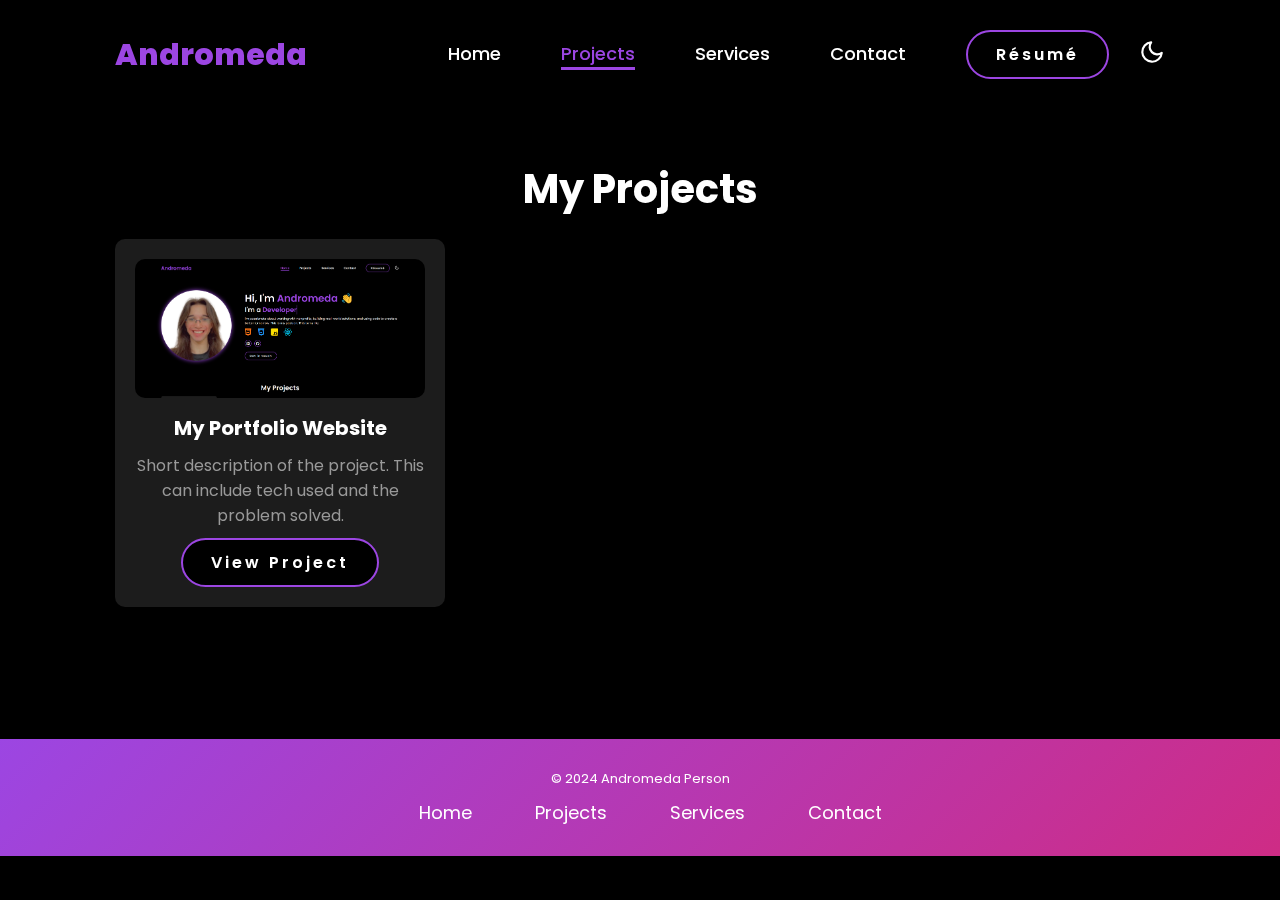
==== pages/projects.html @ bd29eadd "modified:   index.html 	modified:   index.js 	new file:   pages/projects.html" ====
<!DOCTYPE html>
<html lang="en">
<head>
    <meta charset="UTF-8">
    <meta name="viewport" content="width=device-width, initial-scale=1.0">
    <link rel="stylesheet" href="https://cdnjs.cloudflare.com/ajax/libs/font-awesome/6.5.2/css/all.min.css">
    <link rel="stylesheet" href="../styles/style.css">
    <link rel="stylesheet" href="../styles/dark-mode.css">
    <title>Andromeda Person | Home</title>
</head>
<body class="dark-mode">
    <header id="navbar">
        <a href="../index.html" class="logo">Andromeda</a>
        <nav id="nav-links">
            <div class="close-btn" id="close-btn">&times;</div>
            <a href="../index.html">Home</a>
            <a href="projects.html" class="active">Projects</a>
            <a href="../index.html#services">Services</a>
            <a href="../index.html#contact">Contact</a>
            <a href="../files/Andromeda Person Resume.pdf" onclick="downloadFile()" class="btn">Résumé</a>
            <div class="toggle-container" id="themeToggle">
                <svg class="sun-icon" xmlns="http://www.w3.org/2000/svg" width="24" height="24" viewBox="0 0 24 24" fill="none" stroke="currentColor" stroke-width="2" stroke-linecap="round" stroke-linejoin="round">
                    <circle cx="12" cy="12" r="5"></circle>
                    <line x1="12" y1="1" x2="12" y2="3"></line>
                    <line x1="12" y1="21" x2="12" y2="23"></line>
                    <line x1="4.22" y1="4.22" x2="5.64" y2="5.64"></line>
                    <line x1="18.36" y1="18.36" x2="19.78" y2="19.78"></line>
                    <line x1="1" y1="12" x2="3" y2="12"></line>
                    <line x1="21" y1="12" x2="23" y2="12"></line>
                    <line x1="4.22" y1="19.78" x2="5.64" y2="18.36"></line>
                    <line x1="18.36" y1="5.64" x2="19.78" y2="4.22"></line>
                </svg>
                <svg class="moon-icon" xmlns="http://www.w3.org/2000/svg" width="24" height="24" viewBox="0 0 24 24" fill="none" stroke="currentColor" stroke-width="2" stroke-linecap="round" stroke-linejoin="round">
                    <path d="M21 12.79A9 9 0 1 1 11.21 3 7 7 0 0 0 21 12.79z"></path>
                </svg>
            </div>
        </nav>
        <div class="hamburger-menu" id="hamburger-menu">
            <i class="fa fa-bars"></i>
        </div>
    </header>
    <section class="projects" id="projects">
        <h1>My Projects</h1>
        <div class="project-container">
            <div class="project-card">
                <img src="../images/my-portfolio.PNG" alt="My Portfolio">
                <h2>My Portfolio Website</h2>
                <p>Short description of the project. This can include tech used and the problem solved.</p>
                <a href="https://github.com/andromeda-shre/my-portfolio" target="_blank" class="btn">View Project</a>
            </div>
        </div>
    </section>
    <footer>
        <div class="footer-content">
            <p>&copy; 2024 Andromeda Person</p>
            <nav>
                <ul>
                    <li><a href="../index.html">Home</a></li>
                    <li><a href="projects.html">Projects</a></li>
                    <li><a href="../index.html#services">Services</a></li>
                    <li><a href="../index.html#contact">Contact</a></li>
                </ul>
            </nav>
        </div>
    </footer>
    <script src="index.js"></script>
</body>
</html>
---- styles/style.css ----
/* Google 'Poppins' font */
@import url('https://fonts.googleapis.com/css2?family=Poppins:wght@100;200;300;400;500;600&display=swap');

/* Root selector for defining global CSS variables */
:root {
    --clr-dark: hsl(0, 0%, 0%);  /* Dark color for text in light mode, background in dark mode */
    --clr-light: hsl(0, 0%, 100%); /* Light color for background in light mode, text in dark mode */
    --clr-header: hsl(273, 73%, 58%);
}

* {
    margin: 0;
    padding: 0;
    box-sizing: border-box;
    text-decoration: none;
    border: none;
    outline: none;
    font-family: "Poppins", sans-serif;
}

html {
    font-size: 62.5%;
}

body {
    width: 100%;
    height: 100vh;
    overflow-x: hidden;
    background-color: hsl(0, 0%, 100%);
    color: var(--clr-dark);
    transition: background-color 0.3s ease, color 0.3s ease;
}

header {
    position: sticky;
    top: 0;
    left: 0;
    width: 100%;
    padding: 3rem 9%;
    backdrop-filter: blur(20px) saturate(180%);
    -webkit-backdrop-filter: blur(20px) saturate(180%);
    background-color: rgba(255, 255, 255, 0.3);
    filter: drop-shadow(20px);
    display: flex;
    justify-content: space-between;
    align-items: center;
    transition: box-shadow 0.3s ease-in-out;
    z-index: 1000;
}

header.is-sticky {
    position: fixed;
    top: 0;
    left: 0;
    width: 100%;
    z-index: 1000;
}

header.scrolled {
    box-shadow: 0 4px 8px rgba(0, 0, 0, 0.1);
}

header .logo {
    font-size: 3rem;
    color: var(--clr-header);
    font-weight: 800;
    cursor: pointer;
    transition: 0.5s ease;
}

header .logo:hover {
    transform: scale(1.1);
}

nav a {
    font-size: 1.8rem;
    color: var(--clr-dark);
    margin-left: 4rem;
    font-weight: 500;
    transition: 0.3s ease;
    border-bottom: 3px solid transparent;
}

nav a:hover,
nav a.active {
    color: var(--clr-header);
    border-bottom: 3px solid var(--clr-header);
}

/* Styles for the toggle container */
.toggle-container {
    cursor: pointer;
    display: inline;
    padding-left: 1rem;
}

/* Styles for the sun and moon icons */
.sun-icon,
.moon-icon {
    width: 26px;
    height: 26px;
    font-weight: 500;
    transition: 0.3s ease;
}

.sun-icon:hover,
.moon-icon:hover {
    color: var(--clr-header);
}

/* Hides moon icon by default (light mode) */
.moon-icon {
    display: none;
}

/* Shows moon icon and hide sun icon in dark mode */
.dark-mode .sun-icon {
    display: none;
}
.dark-mode .moon-icon {
    display: inline-block;
}

/* Close button (X icon) styles */
.close-btn {
    font-size: 4rem;
    color: var(--clr-light);  /* You can customize the color */
    position: absolute;
    top: 20px;
    right: 20px;
    cursor: pointer;
    display: none; /* Hidden by default */
}

/* For the nav-links container */
#nav-links {
    display: flex;
    justify-content: center;
    align-items: center;
    gap: 2rem;
}

/* Show nav links when the menu is active */
#nav-links.active {
    display: flex;
}

/* Hamburger menu styles */
.hamburger-menu {
    display: none;
    font-size: 2.5rem;
    cursor: pointer;
}

.hamburger-menu i {
    color: var(--clr-dark);
    transition: 0.3s ease;
}

.hamburger-menu i:hover {
    color: var(--clr-header);
}

section {
    min-height: 70vh;
    padding: 5rem 9% 5rem;
}

section.hero {
    display: flex;
    justify-content: center;
    align-items: center;
    gap: 8rem;
}

section.hero .hero-content h1 {
    font-size: 6rem;
    font-weight: 700;
    line-height: 1.3;
}

section.hero .hero-content p {
    font-size: 1.8rem;
}

span {
    color: var(--clr-header);
}

section.hero .hero-content h3 {
    font-size: 4rem;
    margin-bottom: 1rem;
    font-weight: 700;
}

section.hero .hero-img {
    border-radius: 50%;
}

section.hero .hero-img img {
    position: relative;
    width: 24vw;
    border-radius: 50%;
    box-shadow: 0 0 25px var(--clr-header);
    cursor: pointer;
    transition: 0.2s linear;
}

section.hero .hero-img img:hover {
    font-size: 1.8rem;
    font-weight: 500;
}

/* Side navigation positioning */
.side-nav {
    position: fixed;                             /* Fix it to the left */
    top: 17rem;                                  /* Account for sticky header height */
    left: 15rem;                                 /* Align it at the left edge */
    width: 200px;                                /* Set a fixed width */
    height: 100vh;                               /* Full height of the viewport */
    padding-top: 2rem;                           /* Padding from the top */
}

.side-nav ul {
    padding: 0;
    margin: 0;
}

.side-nav ul li {
    list-style-type: none;
}

.side-nav ul a {
    display: block;
    color: #fff;
    text-decoration: none;
    padding: 1rem;
    font-size: 1.8rem;
}

.side-nav ul a:hover {
    background-color: #555; /* Optional hover effect */
}

/* Container section for content */
.container {
    margin-left: 200px;    /* Push the content right of the side-nav */
    padding: 2rem;         /* Padding inside the container */
    width: 100%;           /* Container takes the remaining space */
    border: solid 1px #3d444d;
    border-radius: 10px;
    margin-top: 0;         /* Align container at the top */
}

.social-icons a {
    display: inline-flex;
    justify-content: center;
    align-items: center;
    width: 4rem;
    height: 4rem;
    background-color: transparent;
    border: 0.2rem solid var(--clr-header);
    font-size: 2rem;
    border-radius: 50%;
    margin: 3rem 1.5rem 3rem 0;
    color: hsl(0, 0%, 0%);
    transition: 0.3s ease;
}

.social-icons a:hover {
    color: var(--clr-light);
    background-color: var(--clr-header);
    box-shadow: 0 0 25px var(--clr-header);
    transform: scale(1.3) translateY(-5px);
}

.btn {
    display: inline-block;
    padding: 1rem 2.8rem;
    background-color: var(--clr-light);
    border-radius: 4rem;
    font-size: 1.6rem;
    color: var(--clr-header);
    letter-spacing: 0.3rem;
    font-weight: 600;
    border: 2px solid var(--clr-header);
    cursor: pointer;
    transition: 0.3s ease;
}

.btn:hover {
    transform: scale3d(1.03);
    background-color: var(--clr-header);
    color: var(--clr-light);
    box-shadow: 0 0 25px var(--clr-header);
}

.typing-text {
    font-size: 2rem;
    font-weight: 600;
    min-width: 280px;
}

.typing-text span {
    position: relative;
}

.typing-text span::before {
    content: "Web Developer";
    color: var(--clr-header);
    animation: words 20s infinite;
}

.typing-text span::after {
    content: "";
    color: hsl(0, 0%, 0%);
    position: absolute;
    width: calc(100% + 8px);
    height: 100%;
    border-left: 3px solid transparent;
    right: -8;
    animation: cursor 0.6s infinite;
}

@keyframes cursor {
    to {
        border-left: 3px solid var(--clr-header)
    }
}

@keyframes words {
    0%, 20% {
        content: "Web Developer";
    }
    21%, 40% {
        content: "Developer";
    }
    41%, 60% {
        content: "Web Designer";
    }
    61%, 80% {
        content: "Life-long Learner";
    }
    81%, 100% {
        content: "Tech Enthusiast";
    }
}

/* Styles for skills icons */
.skills-icons {
    display: flex;
    justify-content: flex-start;
    align-items: center;
    gap: 8rem;
    margin: 4rem 2rem 2rem 2rem;
}

.icon-container {
    display: flex;
    justify-content: center;
    align-items: center;
    width: 0rem;
    height: 0rem;
    border-radius: 50%;
    transition: box-shadow 0.5s ease, transform 0.5s ease;
}

.icon-container:hover {
    box-shadow: 0 0 30px 20px var(--clr-header);
    transform: scale(1.1);
}

.skills-icons i {
    font-size: 5rem;
    cursor: pointer;
}

.skills h1 {
    text-align: center;
    font-size: 4rem;
    margin-bottom: 1rem;
    font-weight: 700;
}

/* Styles for Projects section */
.projects {
    text-align: center;
    padding: 5rem 9%;
}

.projects h1 {
    font-size: 4rem;
    padding-bottom: 2rem;
}

.project-container {
    display: grid;
    grid-template-columns: repeat(auto-fill, minmax(300px, 1fr));
    gap: 3rem;
}

.project-card {
    background-color: var(--clr-light);
    padding: 2rem;
    border-radius: 10px;
    background-color: hsl(0, 2%, 92%);
    box-shadow: 0 0 10px rgba(0, 0, 0, 0.1);
    transition: transform 0.3s ease, box-shadow 0.3s ease;
}

.project-card:hover {
    transform: translateY(-10px);
    box-shadow: 0 10px 20px rgba(0, 0, 0, 0.2);
}

.project-card img {
    width: 100%;
    height: auto;
    border-radius: 10px;
}

.project-card h2 {
    font-size: 2rem;
    margin-top: 1rem;
}

.project-card p {
    font-size: 1.6rem;
    margin-top: 1rem;
    color: hsl(0, 0%, 60%);
}

.project-card .btn {
    margin-top: 1rem;
}

.view-more {
    margin-top: 3rem;
}

.btn-link {
    font-size: 1.8rem;
    color: var(--clr-light);
    transition: 0.3s ease;
}

.btn-link:hover {
    color: var(--clr-header);
}

/* Styles for Services section */
.services {
    background: linear-gradient(135deg, hsl(273, 73%, 58%), hsl(327, 65%, 49%));
    text-align: center;
    padding: 5rem 9%;
}

.services h1 {
    font-size: 4rem;
    margin-bottom: 1rem;
    color: var(--clr-light);
}

.service-cards {
    display: flex;
    justify-content: center;
    align-items: center;
    gap: 3rem;
}

.service-card {
    background-color: hsl(0, 0%, 93%);
    padding: 2rem;
    border-radius: 10px;
    box-shadow: 0 8px 15px rgba(0, 0, 0, 0.2);
    transition: transform 0.3s ease, box-shadow 0.3s ease;
    width: 250px;
    border: 2px solid var(--clr-header);
}

.service-card:hover {
    transform: translateY(-10px);
    box-shadow: 0 15px 25px rgba(0, 0, 0, 0.3);
}

.service-card h2 {
    font-size: 2rem;
    margin-bottom: 1rem;
}

.service-card p {
    font-size: 1.6rem;
    color: hsl(0, 0%, 60%);
}

.service-card .icon-container {
    display: inline-flex;
    justify-content: center;
    align-items: center;
    padding: 1rem 2rem 3rem 2rem;
}

.service-card i {
    font-size: 2.3rem;
}

/* Start of contact section styles */
.contact {
    text-align: center;
    padding: 5rem 9%;
}

.contact h1 {
    font-size: 4rem;
    margin-bottom: 1rem;
}

.contact .contact-text {
    margin: 1rem 36rem 2rem 36rem;
}

.contact p {
    font-size: 1.8rem;
}

form {
    display: flex;
    flex-direction: column;
    gap: 2rem;
    max-width: 600px;
    margin: 0 auto;
}

input, textarea {
    padding: 1rem;
    font-size: 1.6rem;
    border: 1px solid #ccc;
    border-radius: 5px;
}

button[type="submit"] {
    padding: 1rem 2.8rem;
    background-color: var(--clr-header);
    color: var(--clr-light);
    border: none;
    border-radius: 5rem;
    font-size: 1.6rem;
    font-weight: 600;
    cursor: pointer;
}

button[type="submit"]:hover {
    background-color: var(--clr-light);
    color: var(--clr-header);
}

/* Start of footer styles */
footer {
    background: linear-gradient(135deg, hsl(273, 73%, 58%), hsl(327, 65%, 49%));
    color: #fff;
    padding: 2rem 0;
    text-align: center;
    position: relative;
    z-index: 100;
}

footer .footer-content {
    max-width: 1200px;
    margin: 0 auto;
    padding: 1rem;
}

footer nav ul {
    list-style: none;
    padding: 0;
}

footer nav ul li {
    display: inline;
    margin-right: 20px;
}

footer nav ul li a {
    color: #fff;
    text-decoration: none;
    font-weight: 400;
    transition: color 0.3s;
}

footer nav ul li a:hover {
    color: hsl(0, 0%, 0%);
}

footer p {
    font-size: 1.3rem;
    margin-bottom: 1rem;
}

/* Styles for mobile starts here */
@media (max-width: 1000px) {
    .home {
        gap: 4rem;
    }
}

@media (max-width:995px) {
    .home {
        flex-direction: column;
        margin: 5rem 4rem;
    }

    .home .home-content h3 {
        font-size: 2.5rem;
    }

    .home-content h1 {
        font-size: 5rem;
    }

    .home-img img {
        width: 70vw;
        margin-top: 4rem;
    }
}

@media (max-width: 768px) {
    .skills-icons {
        flex-direction: column;
        gap: 2rem;
    }

    .icon-container {
        font-size: 6rem;
    }

    .projects .project-container {
        grid-template-columns: 1fr;
    }
}

/* Hide the nav links and show the hamburger on mobile */
@media (max-width: 768px) {
    #nav-links {
        display: none; /* Hide the links by default */
        position: absolute;
        top: 0;
        left: 0;
        width: 100%;
        height: 100vh;
        background-color: rgba(0, 0, 0, 0.911);
        flex-direction: column;
        justify-content: center;
        align-items: center;
        gap: 3rem;
    }

    #nav-links a {
        color: var(--clr-light);
    }

    #nav-links .btn {
        background-color: var(--clr-header);
    }

    #nav-links svg {
        color: var(--clr-light);
    }

    #nav-links svg:hover {
        color: var(--clr-light);
    }
    
    .hamburger-menu {
        display: block; /* Show the hamburger icon */
        cursor: pointer;
    }

    .hamburger-menu i:hover {
        color: var(--clr-header);
    }

    .close-btn {
        display: block; /* Show close button when navbar is open */
        transition: 0.3s ease;
    }

    .close-btn:hover {
        display: block;
        color: var(--clr-header);
    }
}
---- styles/dark-mode.css ----
/* Styles for dark mode */
.dark-mode {
    background-color: var(--clr-dark);
    color: var(--clr-light);
}

.dark-mode header {
    backdrop-filter: blur(20px) saturate(180%);
    -webkit-backdrop-filter: blur(20px) saturate(180%);
    background-color: rgba(0, 0, 0, 0.479);
    box-shadow: 0 4px 6px rgba(0, 0, 0, 0.1);
}

.dark-mode nav a {
    color: var(--clr-light);
}

nav a:hover,
.dark-mode nav a.active {
    color: var(--clr-header);
    border-bottom: 3px solid var(--clr-header);
}

.dark-mode .hamburger-menu i {
    color: var(--clr-light);
}

.dark-mode .btn {
    background-color: var(--clr-dark);
    color: var(--clr-light);
}

.dark-mode .btn:hover {
    background-color: var(--clr-header);
    color: var(--clr-light);
}

.dark-mode .social-icons a {
    color: var(--clr-light);
}

.dark-mode .project-card {
    background-color: hsl(0, 0%, 11%);
}

.dark-mode .btn-link {
    color: var(--clr-light);
}

.dark-mode .btn-link:hover {
    color: var(--clr-header);
}

.dark-mode input, .dark-mode textarea {
    padding: 1rem;
    font-size: 1.6rem;
    color: hsl(0, 0%, 100%);
    background-color: hsl(0, 0%, 11%);
    border: 1px solid hsl(0, 0%, 11%);
    border-radius: 5px;
}

.dark-mode button[type="submit"] {
    padding: 1rem 2.8rem;
    background-color: var(--clr-header);
    color: var(--clr-light);
    border: none;
    border-radius: 5rem;
    font-size: 1.6rem;
    font-weight: 600;
    cursor: pointer;
}

.dark-mode button[type="submit"]:hover {
    background-color: var(--clr-dark);
    color: var(--clr-header);
}

.dark-mode .service-card {
    background-color: hsl(0, 0%, 11%);
}
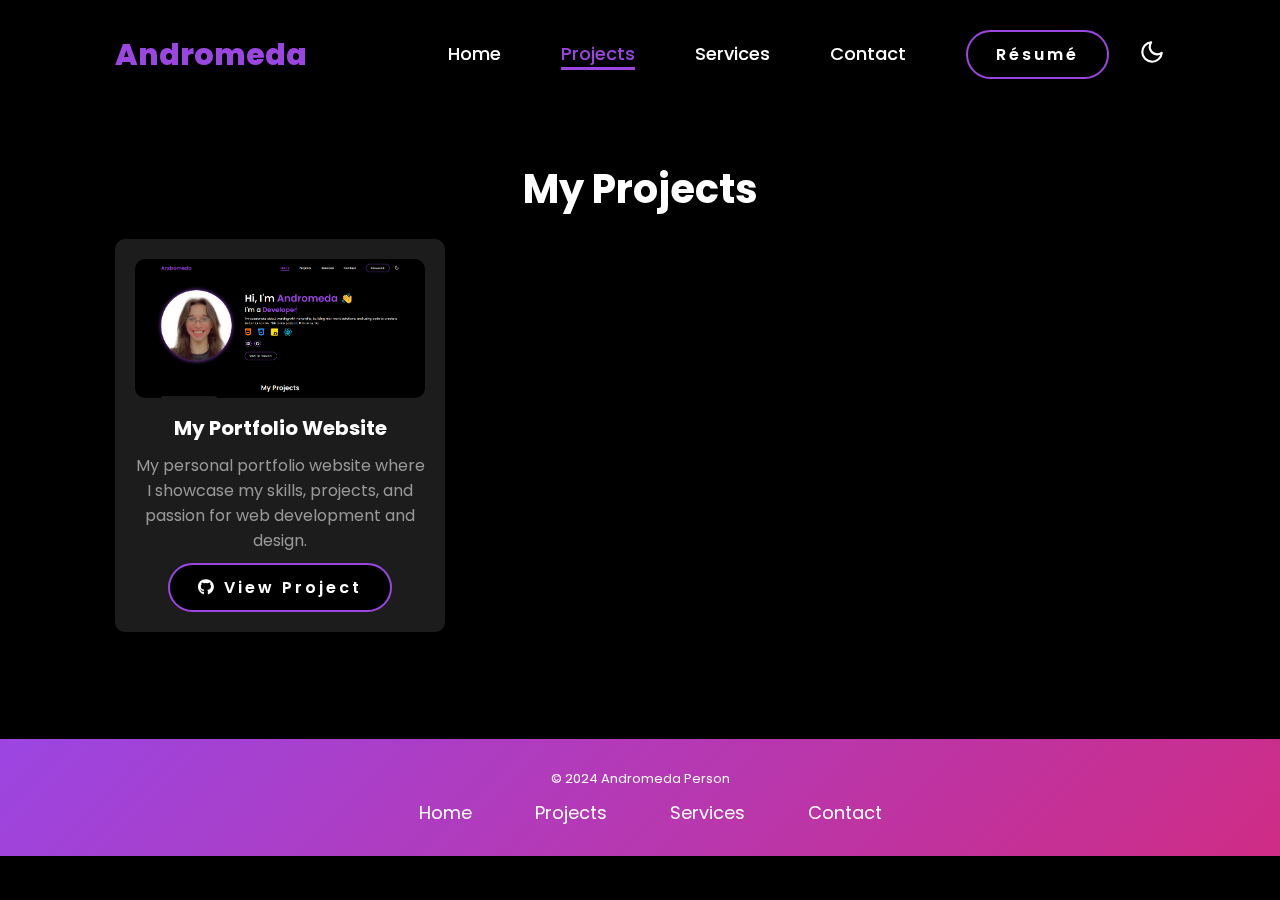
==== commit 15724872: "modified:   index.html 	modified:   pages/projects.html" ====
--- a/pages/projects.html
+++ b/pages/projects.html
@@ -12,7 +12,7 @@
     <header id="navbar">
         <a href="../index.html" class="logo">Andromeda</a>
         <nav id="nav-links">
-            <div class="close-btn" id="close-btn">&times;</div>
+            <div class="close-btn" id="close-btn" onclick="showHamburgerMenu(event)">&times;</div>
             <a href="../index.html">Home</a>
             <a href="projects.html" class="active">Projects</a>
             <a href="../index.html#services">Services</a>
@@ -36,7 +36,7 @@
             </div>
         </nav>
         <div class="hamburger-menu" id="hamburger-menu">
-            <i class="fa fa-bars"></i>
+            <i class="fa fa-bars" onclick="hideHamburgerMenu(event)"></i>
         </div>
     </header>
     <section class="projects" id="projects">
@@ -45,8 +45,8 @@
             <div class="project-card">
                 <img src="../images/my-portfolio.PNG" alt="My Portfolio">
                 <h2>My Portfolio Website</h2>
-                <p>Short description of the project. This can include tech used and the problem solved.</p>
-                <a href="https://github.com/andromeda-shre/my-portfolio" target="_blank" class="btn">View Project</a>
+                <p>My personal portfolio website where I showcase my skills, projects, and passion for web development and design.</p>
+                <a href="https://github.com/andromeda-shre/my-portfolio" target="_blank" class="btn"><i class="fa-brands fa-github"></i> View Project</a>
             </div>
         </div>
     </section>
@@ -63,6 +63,6 @@
             </nav>
         </div>
     </footer>
-    <script src="index.js"></script>
+    <script src="../index.js"></script>
 </body>
 </html>--- a/styles/style.css
+++ b/styles/style.css
@@ -8,6 +8,7 @@
     --clr-header: hsl(273, 73%, 58%);
 }
 
+/* Global Styles */
 * {
     margin: 0;
     padding: 0;
@@ -19,18 +20,21 @@
 }
 
 html {
-    font-size: 62.5%;
-}
-
+    font-size: 62.5%; /* 1rem = 10px */
+}
+
+/* General Body Styles */
 body {
     width: 100%;
     height: 100vh;
     overflow-x: hidden;
     background-color: hsl(0, 0%, 100%);
     color: var(--clr-dark);
+    overflow-x: hidden;
     transition: background-color 0.3s ease, color 0.3s ease;
 }
 
+/* Header Styles */
 header {
     position: sticky;
     top: 0;
@@ -72,6 +76,7 @@
     transform: scale(1.1);
 }
 
+/* Navigation Links */
 nav a {
     font-size: 1.8rem;
     color: var(--clr-dark);
@@ -145,7 +150,7 @@
     display: flex;
 }
 
-/* Hamburger menu styles */
+/* Hamburger Menu */
 .hamburger-menu {
     display: none;
     font-size: 2.5rem;
@@ -159,27 +164,30 @@
 
 .hamburger-menu i:hover {
     color: var(--clr-header);
-}
-
+
+}
+
+/* Styles for the section tag */
 section {
     min-height: 70vh;
     padding: 5rem 9% 5rem;
 }
 
-section.hero {
+/* Styles for the hero class */
+.hero {
     display: flex;
     justify-content: center;
     align-items: center;
     gap: 8rem;
 }
 
-section.hero .hero-content h1 {
+.hero .hero-content h1 {
     font-size: 6rem;
     font-weight: 700;
     line-height: 1.3;
 }
 
-section.hero .hero-content p {
+.hero .hero-content p {
     font-size: 1.8rem;
 }
 
@@ -209,37 +217,6 @@
 section.hero .hero-img img:hover {
     font-size: 1.8rem;
     font-weight: 500;
-}
-
-/* Side navigation positioning */
-.side-nav {
-    position: fixed;                             /* Fix it to the left */
-    top: 17rem;                                  /* Account for sticky header height */
-    left: 15rem;                                 /* Align it at the left edge */
-    width: 200px;                                /* Set a fixed width */
-    height: 100vh;                               /* Full height of the viewport */
-    padding-top: 2rem;                           /* Padding from the top */
-}
-
-.side-nav ul {
-    padding: 0;
-    margin: 0;
-}
-
-.side-nav ul li {
-    list-style-type: none;
-}
-
-.side-nav ul a {
-    display: block;
-    color: #fff;
-    text-decoration: none;
-    padding: 1rem;
-    font-size: 1.8rem;
-}
-
-.side-nav ul a:hover {
-    background-color: #555; /* Optional hover effect */
 }
 
 /* Container section for content */
@@ -329,20 +306,14 @@
 }
 
 @keyframes words {
-    0%, 20% {
-        content: "Web Developer";
-    }
     21%, 40% {
         content: "Developer";
     }
     41%, 60% {
         content: "Web Designer";
     }
-    61%, 80% {
-        content: "Life-long Learner";
-    }
-    81%, 100% {
-        content: "Tech Enthusiast";
+    61%, 100% {
+        content: "Continous Learner";
     }
 }
 
@@ -596,52 +567,18 @@
     margin-bottom: 1rem;
 }
 
-/* Styles for mobile starts here */
+/* Styles for mobile or large screens */
 @media (max-width: 1000px) {
     .home {
         gap: 4rem;
     }
 }
 
-@media (max-width:995px) {
-    .home {
-        flex-direction: column;
-        margin: 5rem 4rem;
-    }
-
-    .home .home-content h3 {
-        font-size: 2.5rem;
-    }
-
-    .home-content h1 {
-        font-size: 5rem;
-    }
-
-    .home-img img {
-        width: 70vw;
-        margin-top: 4rem;
-    }
-}
-
 @media (max-width: 768px) {
-    .skills-icons {
-        flex-direction: column;
-        gap: 2rem;
-    }
-
-    .icon-container {
-        font-size: 6rem;
-    }
-
-    .projects .project-container {
-        grid-template-columns: 1fr;
-    }
-}
-
-/* Hide the nav links and show the hamburger on mobile */
-@media (max-width: 768px) {
+
+    /* Styles the nav links menu for mobile */
     #nav-links {
-        display: none; /* Hide the links by default */
+        display: none;
         position: absolute;
         top: 0;
         left: 0;
@@ -649,43 +586,182 @@
         height: 100vh;
         background-color: rgba(0, 0, 0, 0.911);
         flex-direction: column;
+        gap: 3rem;
+    }
+
+    #nav-links a {
+        color: var(--clr-light);
+    }
+
+    #nav-links .btn {
+        background-color: var(--clr-header);
+    }
+
+    #nav-links svg {
+        color: var(--clr-light);
+    }
+
+    #nav-links svg:hover {
+        color: var(--clr-light);
+    }
+    
+    /* Styles the hamburger menu for mobile */
+    .hamburger-menu {
+        display: block;
+        cursor: pointer;
+    }
+
+    .hamburger-menu i:hover {
+        color: var(--clr-header);
+    }
+
+    /* Styles the close button in the nav-links mobile menu */
+    .close-btn {
+        display: block;
+        transition: 0.3s ease;
+    }
+
+    .close-btn:hover {
+        color: var(--clr-header);
+    }
+
+    /* Hero section for mobile */
+    .hero {
+        flex-direction: column;
+        text-align: center;
+    }
+
+    .hero-img img {
+        width: 100% !important;
+    }
+
+    .hero-content h1 {
+        font-size: 3rem !important;
+    }
+
+    .hero-content h3 {
+        font-size: 3rem !important;
+    }
+
+    .hero-content span{
+        font-size: 3rem;
+    }
+
+    .hero-content p {
+        font-size: 1.8rem !important;
+    }
+
+    /* Skills icons on mobile */
+    .skills-icons {
         justify-content: center;
         align-items: center;
-        gap: 3rem;
-    }
-
-    #nav-links a {
-        color: var(--clr-light);
-    }
-
-    #nav-links .btn {
-        background-color: var(--clr-header);
-    }
-
-    #nav-links svg {
-        color: var(--clr-light);
-    }
-
-    #nav-links svg:hover {
-        color: var(--clr-light);
+        gap: 8rem;
+        margin-top: 5rem;
+        margin-bottom: 4rem;
+    }
+
+    .icon-container {
+        font-size: 6rem;
+    }
+
+    /* Projects section for mobile */
+    .projects .project-container {
+        grid-template-columns: 1fr;
+    }
+
+    .projects h1 {
+        font-size: 3rem;
+    }
+
+    .services h1 {
+        font-size: 3rem;
+    }
+
+    /* Services section for mobile */
+    .service-cards {
+        flex-direction: column;
+        justify-content: center;
+        gap: 2rem;
+    }
+
+    .service-card {
+        width: 80%;
+        max-width: 400px;
+        margin-left: auto;
+        margin-right: auto;
+    }
+
+    .service-card h2 {
+        font-size: 1.8rem;
+    }
+
+    .service-card p {
+        font-size: 1.4rem;
+    }
+
+    .service-card i {
+        font-size: 2rem;
     }
     
-    .hamburger-menu {
-        display: block; /* Show the hamburger icon */
-        cursor: pointer;
-    }
-
-    .hamburger-menu i:hover {
-        color: var(--clr-header);
-    }
-
-    .close-btn {
-        display: block; /* Show close button when navbar is open */
-        transition: 0.3s ease;
-    }
-
-    .close-btn:hover {
-        display: block;
-        color: var(--clr-header);
+    /* Contact section for mobile */
+    .contact {
+        padding: 3rem 5%;
+    }
+
+    .contact h1 {
+        font-size: 3rem;
+    }
+
+    .contact .contact-text {
+        margin: 1rem 2rem;
+    }
+
+    .contact p {
+        font-size: 1.6rem;
+    }
+
+    form {
+        padding: 1rem;
+        max-width: 100%;
+    }
+
+    input, textarea {
+        font-size: 1.4rem;
+        padding: 0.8rem;
+    }
+
+    button[type="submit"] {
+        font-size: 1.4rem;
+        padding: 1rem 2rem;
+    }
+
+     /* Footer links on mobile */
+     footer .footer-content {
+        padding: 2rem 3rem;
+    }
+
+    footer nav ul {
+        display: flex;
+        flex-direction: column;
+        align-items: center;
+        gap: 1rem;
+    }
+
+    footer nav ul li a {
+        font-size: 1.6rem;
+    }
+
+    footer p {
+        font-size: 1.4rem;
+    }
+}
+
+@media (max-width: 480px) {
+    footer p {
+        font-size: 1.2rem;
+    }
+
+    footer nav ul li a {
+        font-size: 1.4rem;
     }
 }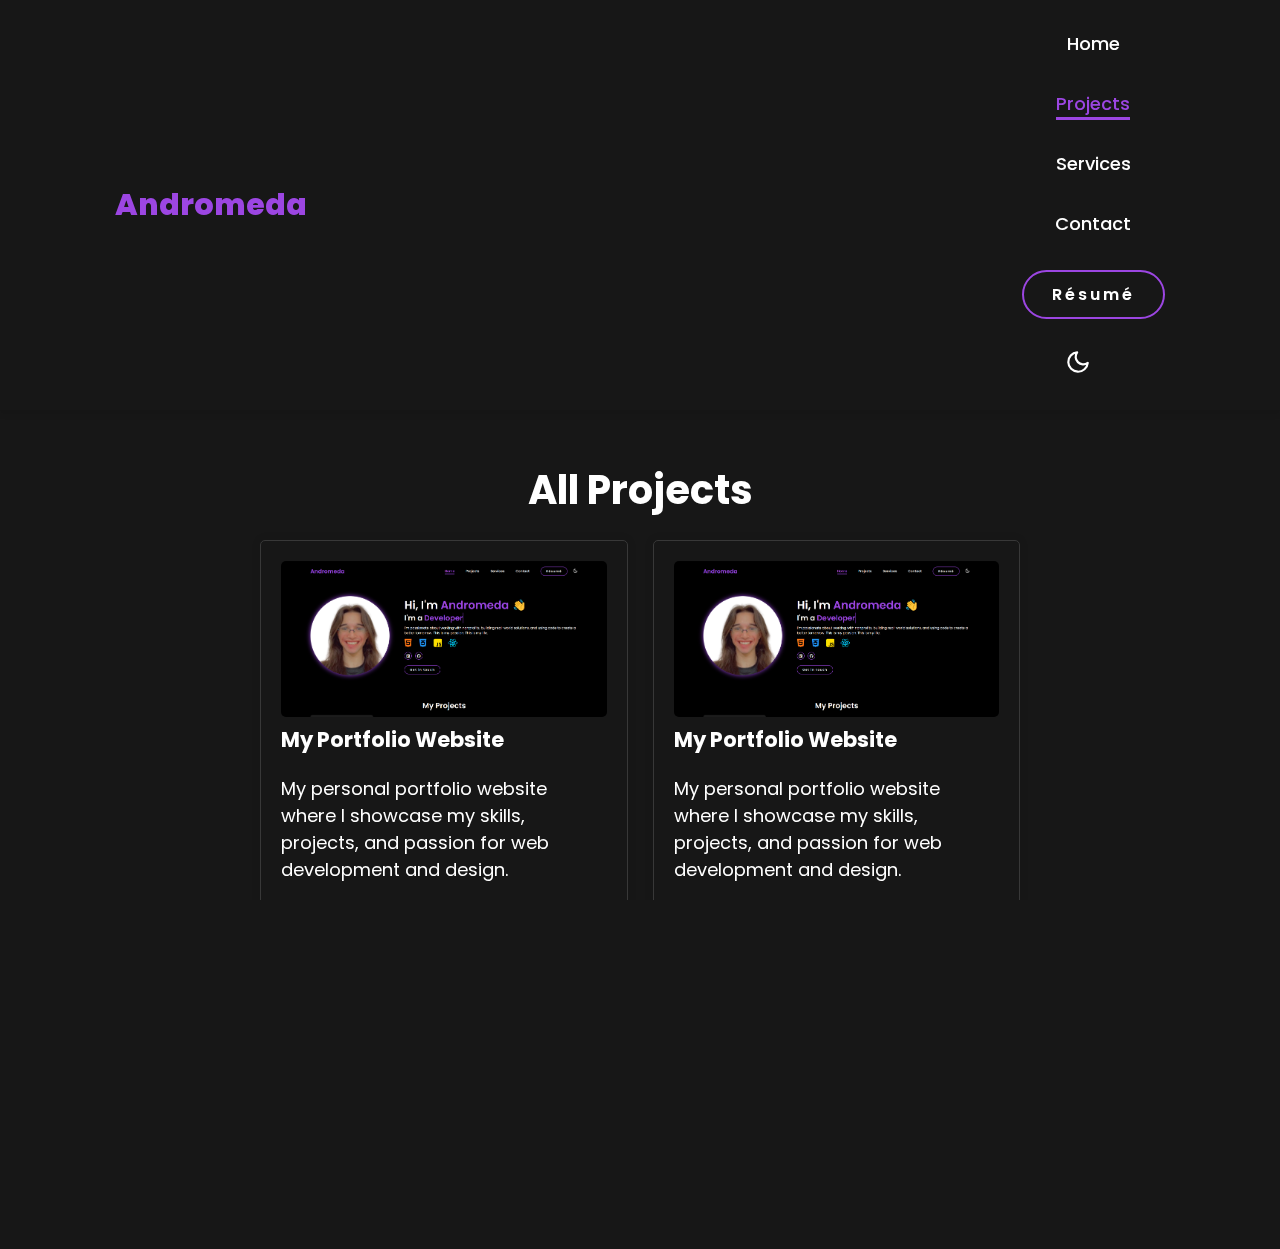
==== commit 3f231c45: "modified:   index.html 	modified:   pages/projects.html 	modified:   styles/dark-mode.css 	modified:" ====
--- a/pages/projects.html
+++ b/pages/projects.html
@@ -39,15 +39,41 @@
             <i class="fa fa-bars" onclick="hideHamburgerMenu(event)"></i>
         </div>
     </header>
+    <!-- Projects Section -->
     <section class="projects" id="projects">
-        <h1>My Projects</h1>
-        <div class="project-container">
-            <div class="project-card">
-                <img src="../images/my-portfolio.PNG" alt="My Portfolio">
-                <h2>My Portfolio Website</h2>
-                <p>My personal portfolio website where I showcase my skills, projects, and passion for web development and design.</p>
-                <a href="https://github.com/andromeda-shre/my-portfolio" target="_blank" class="btn"><i class="fa-brands fa-github"></i> View Project</a>
+        <h1>All Projects</h1>
+        <div class="container">
+            <div class="box">
+                <div class="img-container">
+                    <img src="../images/my-portfolio.PNG" alt="My Portfolio">
+                </div>
+                <div class="container-content">
+                    <h3>My Portfolio Website</h3>
+                    <p>My personal portfolio website where I showcase my skills, projects, and passion for web development and design.</p>
+                    <p class="project-tags">HTML, CSS, Javascript</p>
+                    <div class="buttons-container">
+                        <a href="https://github.com/andromeda-shre/my-portfolio" target="_blank" class="btn"><i class="fa fa-code" aria-hidden="true"></i> Code</a>
+                        <a href="https://andromeda-shre.github.io/my-portfolio/" target="_blank" class="btn"><i class="fa-brands fa-github"></i> Live</a>
+                    </div>
+                </div>
             </div>
+            <div class="box">
+                <div class="img-container">
+                    <img src="../images/my-portfolio.PNG" alt="My Portfolio">
+                </div>
+                <div class="container-content">
+                    <h3>My Portfolio Website</h3>
+                    <p>My personal portfolio website where I showcase my skills, projects, and passion for web development and design.</p>
+                    <p class="project-tags">HTML, CSS, Javascript</p>
+                    <div class="buttons-container">
+                        <a href="https://github.com/andromeda-shre/my-portfolio" target="_blank" class="btn"><i class="fa fa-code" aria-hidden="true"></i> Code</a>
+                        <a href="https://andromeda-shre.github.io/my-portfolio/" target="_blank" class="btn"><i class="fa-brands fa-github"></i> Live</a>
+                    </div>
+                </div>
+            </div>
+          </div>
+        <div class="view-more">
+            <a href="pages/projects.html" class="btn-link">View All</a>
         </div>
     </section>
     <footer>
--- a/styles/style.css
+++ b/styles/style.css
@@ -3,7 +3,7 @@
 
 /* Root selector for defining global CSS variables */
 :root {
-    --clr-dark: hsl(0, 0%, 0%);  /* Dark color for text in light mode, background in dark mode */
+    --clr-dark: hsl(0, 0%, 9%);  /* Dark color for text in light mode, background in dark mode */
     --clr-light: hsl(0, 0%, 100%); /* Light color for background in light mode, text in dark mode */
     --clr-header: hsl(273, 73%, 58%);
 }
@@ -21,13 +21,13 @@
 
 html {
     font-size: 62.5%; /* 1rem = 10px */
+    overflow-x: hidden;
 }
 
 /* General Body Styles */
 body {
     width: 100%;
     height: 100vh;
-    overflow-x: hidden;
     background-color: hsl(0, 0%, 100%);
     color: var(--clr-dark);
     overflow-x: hidden;
@@ -142,7 +142,9 @@
     display: flex;
     justify-content: center;
     align-items: center;
-    gap: 2rem;
+    flex-direction: column;
+    text-align: center;
+    gap: 3rem;
 }
 
 /* Show nav links when the menu is active */
@@ -217,16 +219,6 @@
 section.hero .hero-img img:hover {
     font-size: 1.8rem;
     font-weight: 500;
-}
-
-/* Container section for content */
-.container {
-    margin-left: 200px;    /* Push the content right of the side-nav */
-    padding: 2rem;         /* Padding inside the container */
-    width: 100%;           /* Container takes the remaining space */
-    border: solid 1px #3d444d;
-    border-radius: 10px;
-    margin-top: 0;         /* Align container at the top */
 }
 
 .social-icons a {
@@ -354,6 +346,62 @@
 }
 
 /* Styles for Projects section */
+.container {
+    display: flex;
+    height: 100%;
+    justify-content: center;
+    gap: 2.5rem;
+    flex-wrap: wrap;
+}
+  
+.box {
+    padding: 2rem;
+    color: var(--clr-dark);
+    display: flex;
+    flex-direction: column;
+    align-items: center;
+    font-size: 1.8rem;
+    height: 100%;
+    width: 35%;
+    border: 1px solid #e6e6e6;
+    border-radius: 5px;
+    box-shadow: 0 0 10px rgba(0, 0, 0, 0.1);
+    transition: transform 0.3s ease, box-shadow 0.3s ease;
+}
+
+.box:hover {
+    transform: translateY(-10px);
+    box-shadow: 0 10px 20px rgba(0, 0, 0, 0.2);
+}
+
+.img-container img {
+    width: 100%;
+    border-radius: 5px;
+}
+
+.container-content {
+    text-align: start;
+}
+
+.container-content p {
+    padding-top: 2rem;
+}
+
+.project-tags {
+    text-transform: uppercase;
+    color: var(--clr-header);
+}
+
+.buttons-container {
+    display: flex;
+    justify-content: center;
+    align-items: center;
+    margin-top: 1.5rem;
+    margin-bottom: 1rem;
+    gap: 4rem;
+}
+
+/* Styles for Projects section */
 .projects {
     text-align: center;
     padding: 5rem 9%;
@@ -575,6 +623,11 @@
 }
 
 @media (max-width: 768px) {
+    /* Styles for the section tag for mobile */
+    section {
+        padding: 1rem;
+        margin: 0;
+    }
 
     /* Styles the nav links menu for mobile */
     #nav-links {
@@ -584,17 +637,21 @@
         left: 0;
         width: 100%;
         height: 100vh;
+        box-sizing: border-box;
         background-color: rgba(0, 0, 0, 0.911);
         flex-direction: column;
-        gap: 3rem;
+        transition: 0.3s ease;
     }
 
     #nav-links a {
         color: var(--clr-light);
+        margin: 0;
+        padding: 0;
     }
 
     #nav-links .btn {
         background-color: var(--clr-header);
+        padding: 1rem 2.8rem;
     }
 
     #nav-links svg {
@@ -629,6 +686,7 @@
     .hero {
         flex-direction: column;
         text-align: center;
+        margin-top: 2rem;
     }
 
     .hero-img img {
@@ -665,19 +723,37 @@
     }
 
     /* Projects section for mobile */
-    .projects .project-container {
-        grid-template-columns: 1fr;
+    .container {
+        gap: 1.5rem;
+        flex-direction: column;
+        justify-content: center;
+        align-items: center;
+    }
+
+    .box {
+        width: 100%;
+        font-size: 1.6rem;
+    }
+
+    .buttons-container {
+        flex-direction: column;
+        gap: 1rem;
+    }
+
+    .img-container img {
+        border-radius: 3px;
     }
 
     .projects h1 {
         font-size: 3rem;
     }
-
+    
+
+    /* Services section for mobile */
     .services h1 {
         font-size: 3rem;
     }
-
-    /* Services section for mobile */
+    
     .service-cards {
         flex-direction: column;
         justify-content: center;
--- a/styles/dark-mode.css
+++ b/styles/dark-mode.css
@@ -7,7 +7,7 @@
 .dark-mode header {
     backdrop-filter: blur(20px) saturate(180%);
     -webkit-backdrop-filter: blur(20px) saturate(180%);
-    background-color: rgba(0, 0, 0, 0.479);
+    background-color: rgba(22, 22, 22, 0.479);
     box-shadow: 0 4px 6px rgba(0, 0, 0, 0.1);
 }
 
@@ -37,6 +37,12 @@
 
 .dark-mode .social-icons a {
     color: var(--clr-light);
+}
+
+.dark-mode .box {
+    background-color: var(--clr-dark);
+    color: var(--clr-light);
+    border: 1px solid #383838;
 }
 
 .dark-mode .project-card {
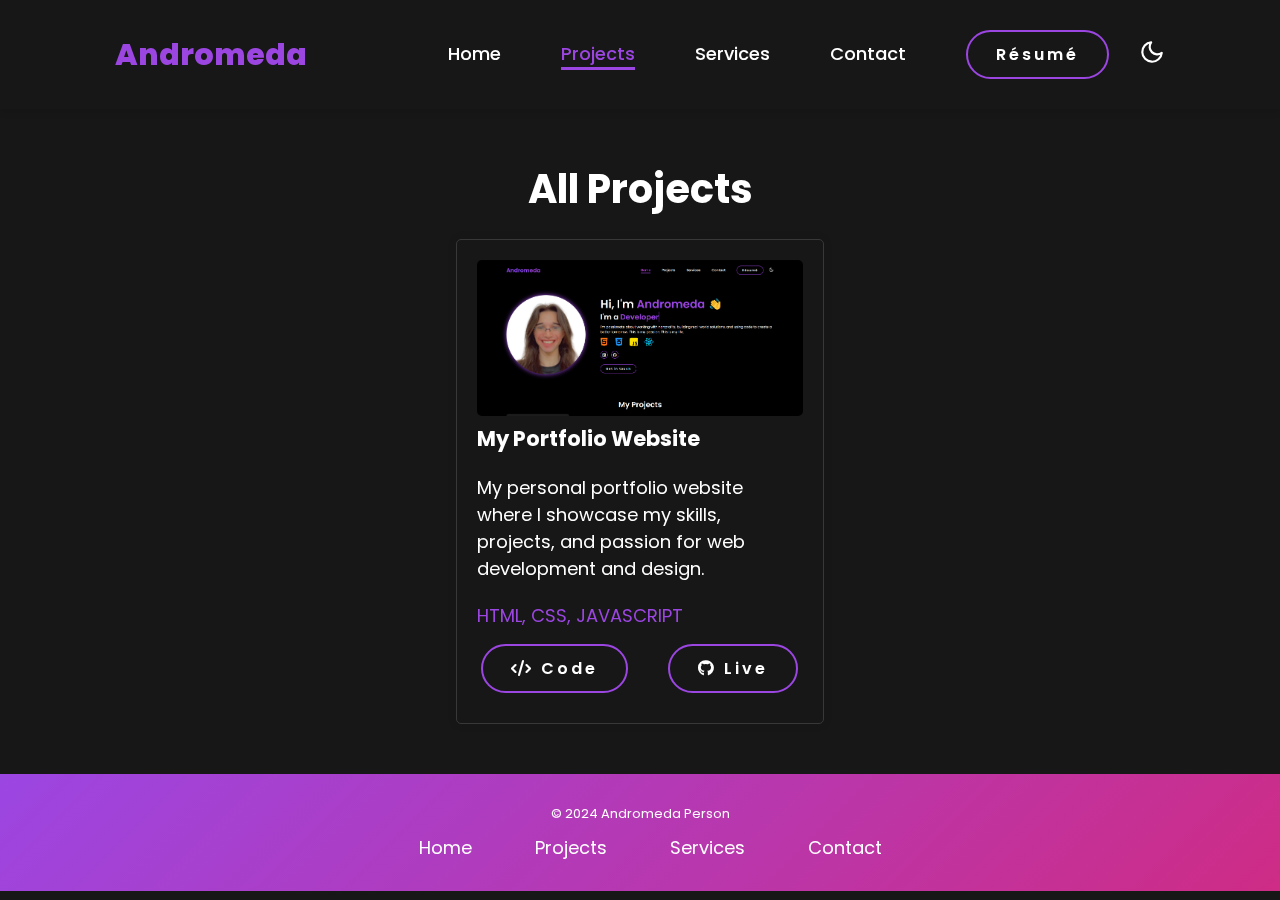
==== commit 00d02e34: "modified:   index.html 	modified:   pages/projects.html 	modified:   styles/style.css" ====
--- a/pages/projects.html
+++ b/pages/projects.html
@@ -57,24 +57,7 @@
                     </div>
                 </div>
             </div>
-            <div class="box">
-                <div class="img-container">
-                    <img src="../images/my-portfolio.PNG" alt="My Portfolio">
-                </div>
-                <div class="container-content">
-                    <h3>My Portfolio Website</h3>
-                    <p>My personal portfolio website where I showcase my skills, projects, and passion for web development and design.</p>
-                    <p class="project-tags">HTML, CSS, Javascript</p>
-                    <div class="buttons-container">
-                        <a href="https://github.com/andromeda-shre/my-portfolio" target="_blank" class="btn"><i class="fa fa-code" aria-hidden="true"></i> Code</a>
-                        <a href="https://andromeda-shre.github.io/my-portfolio/" target="_blank" class="btn"><i class="fa-brands fa-github"></i> Live</a>
-                    </div>
-                </div>
-            </div>
           </div>
-        <div class="view-more">
-            <a href="pages/projects.html" class="btn-link">View All</a>
-        </div>
     </section>
     <footer>
         <div class="footer-content">
--- a/styles/style.css
+++ b/styles/style.css
@@ -142,9 +142,7 @@
     display: flex;
     justify-content: center;
     align-items: center;
-    flex-direction: column;
-    text-align: center;
-    gap: 3rem;
+    gap: 2rem;
 }
 
 /* Show nav links when the menu is active */
@@ -623,9 +621,9 @@
 }
 
 @media (max-width: 768px) {
-    /* Styles for the section tag for mobile */
+    
     section {
-        padding: 1rem;
+        padding: 0;
         margin: 0;
     }
 
@@ -640,6 +638,7 @@
         box-sizing: border-box;
         background-color: rgba(0, 0, 0, 0.911);
         flex-direction: column;
+        gap: 3rem;
         transition: 0.3s ease;
     }
 
@@ -651,6 +650,7 @@
 
     #nav-links .btn {
         background-color: var(--clr-header);
+        margin: 0;
         padding: 1rem 2.8rem;
     }
 
@@ -686,7 +686,6 @@
     .hero {
         flex-direction: column;
         text-align: center;
-        margin-top: 2rem;
     }
 
     .hero-img img {
@@ -731,7 +730,7 @@
     }
 
     .box {
-        width: 100%;
+        width: 90%;
         font-size: 1.6rem;
     }
 
